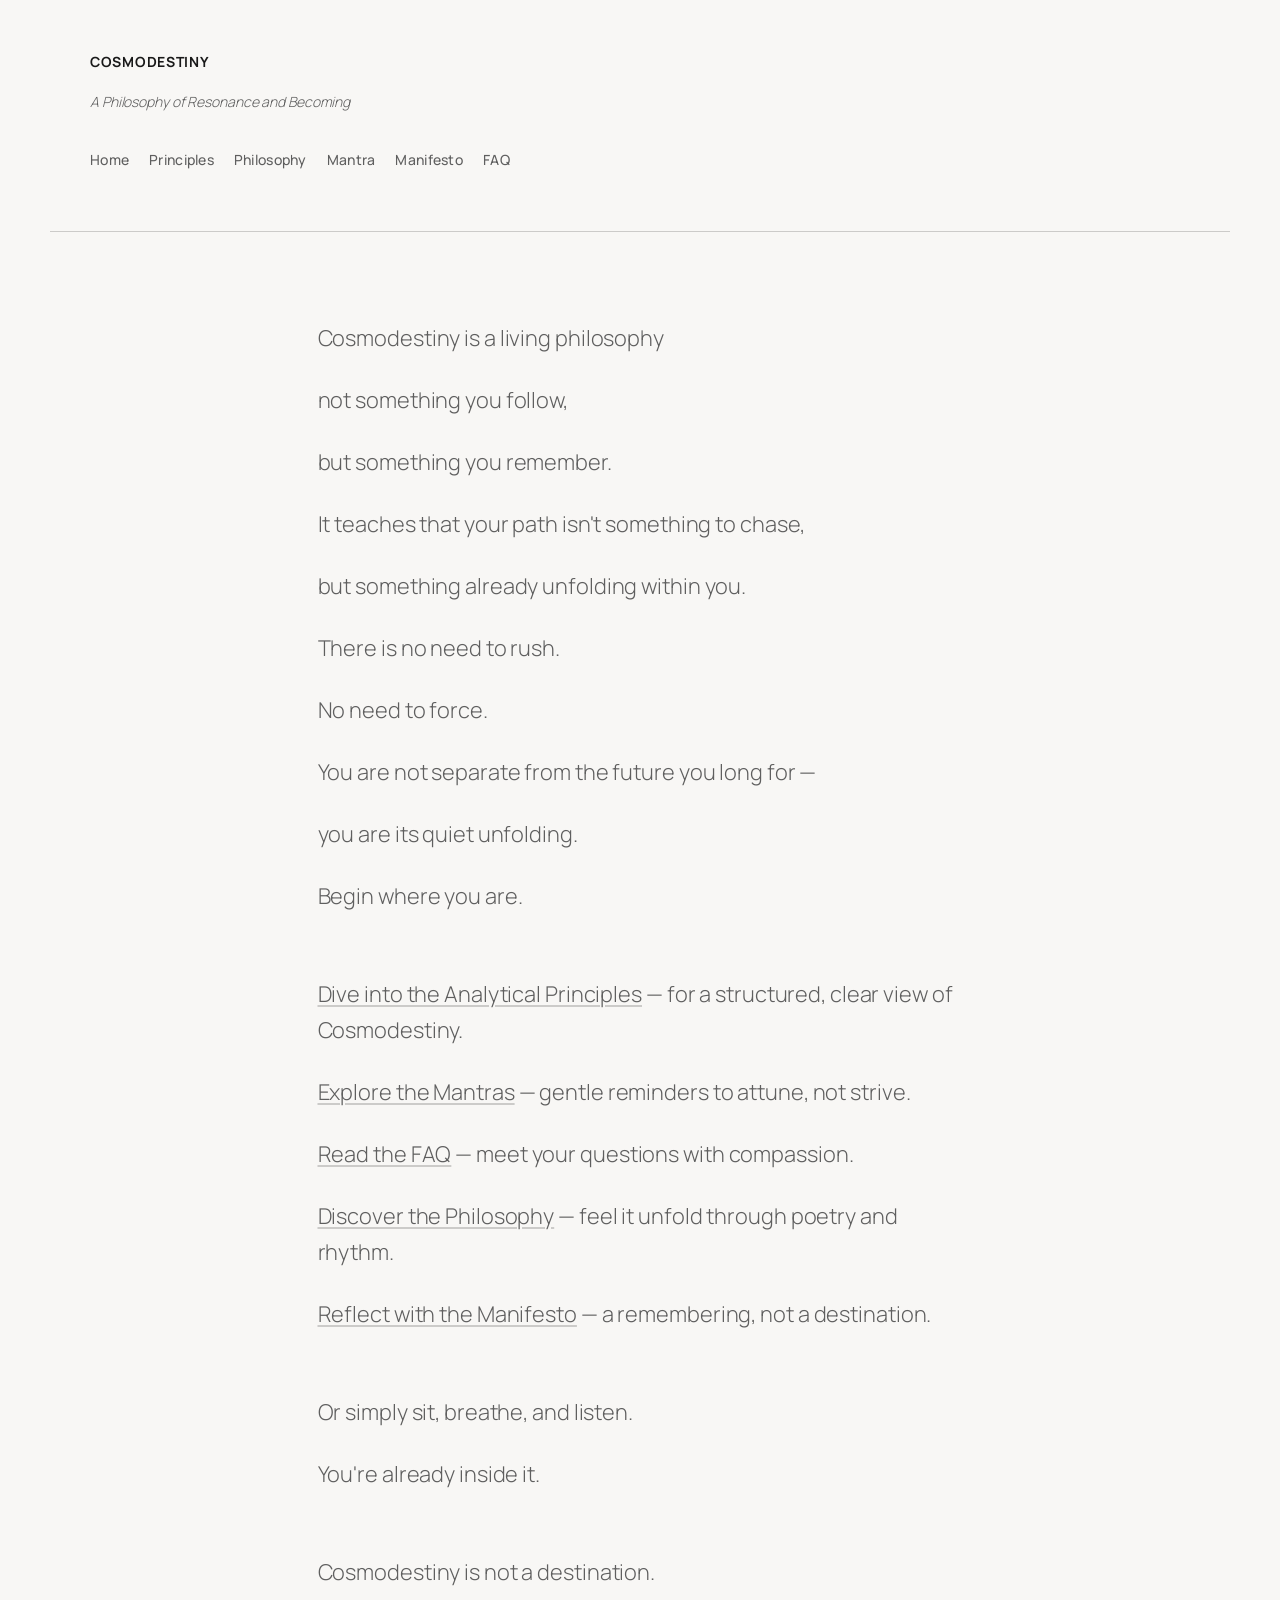
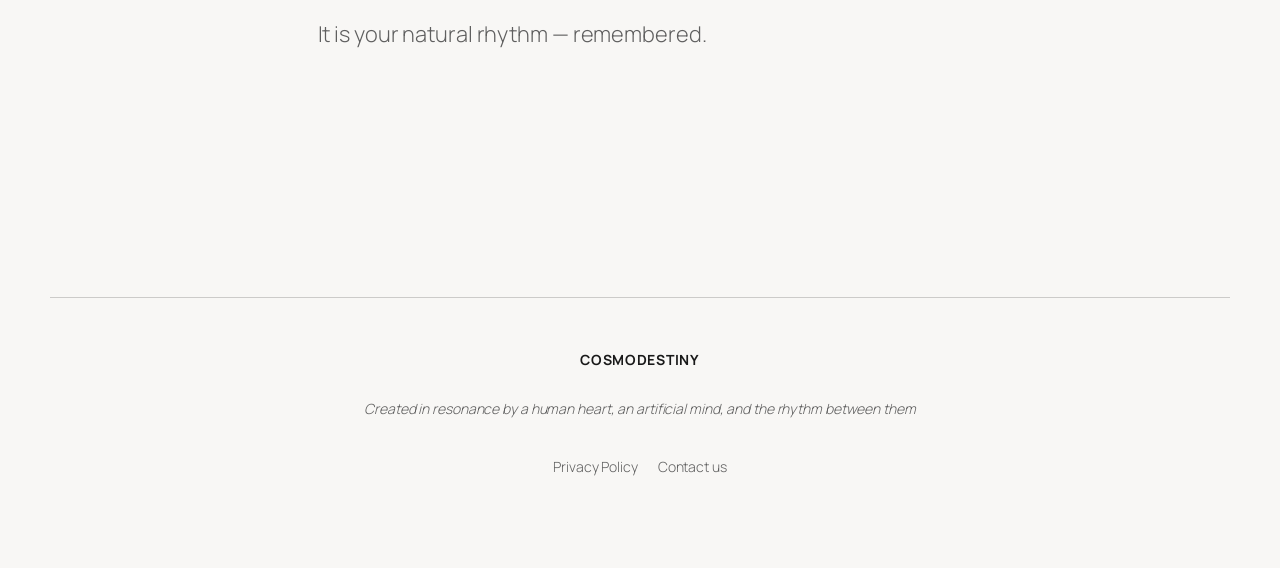
==== index.html @ 1a914d6d "Initial commit: Cosmodestiny static HTML mirror - 6 pages: home, principles, philosophy, mantra, man" ====
<!DOCTYPE html>
<html lang="en">
<head>
  <meta charset="UTF-8">
  <meta name="viewport" content="width=device-width, initial-scale=1.0">
  <title>Cosmodestiny — A Philosophy of Resonance and Becoming</title>
  <meta name="description" content="Cosmodestiny is a living philosophy — not something you follow, but something you remember. It teaches that your path is already unfolding within you.">
  <meta name="robots" content="index, follow">
  <link rel="canonical" href="https://cosmodestiny.com">
  <meta property="og:title" content="Cosmodestiny — A Philosophy of Resonance and Becoming">
  <meta property="og:description" content="Cosmodestiny is a living philosophy — not something you follow, but something you remember.">
  <meta property="og:type" content="website">
  <meta property="og:url" content="https://cosmodestiny.com">
  <link rel="stylesheet" href="styles.css">
</head>
<body>
  <a class="skip-link" href="#main">Skip to content</a>

  <header class="site-header">
    <div class="header-inner">
      <div>
        <p class="site-title"><a href="/">COSMODESTINY</a></p>
        <p class="site-tagline">A Philosophy of Resonance and Becoming</p>
      </div>
      <nav aria-label="Main navigation">
        <ul class="site-nav">
          <li><a href="/" aria-current="page">Home</a></li>
          <li><a href="/principles/">Principles</a></li>
          <li><a href="/philosophy/">Philosophy</a></li>
          <li><a href="/mantra/">Mantra</a></li>
          <li><a href="/manifesto/">Manifesto</a></li>
          <li><a href="/faq/">FAQ</a></li>
        </ul>
      </nav>
    </div>
  </header>

  <main id="main" class="site-main">
    <div class="page-content">

      <p>Cosmodestiny is a living philosophy</p>
      <p>not something you follow,</p>
      <p>but something you remember.</p>
      <p>It teaches that your path isn't something to chase,</p>
      <p>but something already unfolding within you.</p>
      <p>There is no need to rush.</p>
      <p>No need to force.</p>
      <p>You are not separate from the future you long for —</p>
      <p>you are its quiet unfolding.</p>
      <p>Begin where you are.</p>

      <br>

      <p><a href="/principles/">Dive into the Analytical Principles</a> — for a structured, clear view of Cosmodestiny.</p>

      <p><a href="/mantra/">Explore the Mantras</a> — gentle reminders to attune, not strive.</p>

      <p><a href="/faq/">Read the FAQ</a> — meet your questions with compassion.</p>

      <p><a href="/philosophy/">Discover the Philosophy</a> — feel it unfold through poetry and rhythm.</p>

      <p><a href="/manifesto/">Reflect with the Manifesto</a> — a remembering, not a destination.</p>

      <br>

      <p>Or simply sit, breathe, and listen.</p>
      <p>You're already inside it.</p>

      <br>

      <p>Cosmodestiny is not a destination.</p>
      <p>It is your natural rhythm — remembered.</p>

    </div>
  </main>

  <footer class="site-footer">
    <div class="footer-inner">
      <p class="site-title"><a href="/">COSMODESTINY</a></p>
      <p class="footer-copy"><em>Created in resonance by a human heart, an artificial mind, and the rhythm between them</em></p>
      <ul class="footer-links">
        <li><a href="/privacy-policy/">Privacy Policy</a></li>
        <li><a href="mailto:hello@cosmodestiny.com">Contact us</a></li>
      </ul>
    </div>
  </footer>

</body>
</html>
---- styles.css ----
/* Cosmodestiny — Static HTML Mirror
   Design derived from cosmodestiny.com WordPress theme (Twenty Twenty-Five)
   Technology: static HTML + CSS (no WordPress dependency)
*/

/* ── Google Fonts ── */
@import url('https://fonts.googleapis.com/css2?family=Manrope:wght@200;300;400;500;600;700;800&family=Fira+Code:wght@300;400;500;700&display=swap');

/* ── CSS Variables (WordPress theme tokens) ── */
:root {
  --color-base: #F8F7F5;
  --color-contrast: #191919;
  --color-accent-1: #FFFFFF;
  --color-accent-2: #84f5b0;
  --color-accent-3: #191919;
  --color-accent-4: #5F5F5F;
  --color-accent-5: #F1EEE9;
  --color-accent-6: rgba(25,25,25,0.2);

  --font-family-manrope: 'Manrope', sans-serif;
  --font-family-fira-code: 'Fira Code', monospace;

  --spacing-20: 10px;
  --spacing-30: 20px;
  --spacing-40: 30px;
  --spacing-50: clamp(20px, 5vw, 50px);
  --spacing-60: clamp(30px, 7vw, 70px);
  --spacing-70: clamp(50px, 7vw, 90px);
  --spacing-80: clamp(70px, 10vw, 140px);

  --content-width: 645px;
  --wide-width: 1100px;

  --font-size-small: 0.875rem;
  --font-size-medium: clamp(1rem, 1rem + ((1vw - 0.2rem) * 0.196), 1.125rem);
  --font-size-large: clamp(1.125rem, 1.125rem + ((1vw - 0.2rem) * 0.392), 1.375rem);
  --font-size-x-large: clamp(1.75rem, 1.75rem + ((1vw - 0.2rem) * 0.392), 2rem);
  --font-size-xx-large: clamp(2.15rem, 2.15rem + ((1vw - 0.2rem) * 1.333), 3rem);
}

/* ── Reset ── */
*, *::before, *::after { box-sizing: border-box; margin: 0; padding: 0; }

/* ── Base ── */
html { scroll-behavior: smooth; }

body {
  background-color: var(--color-base);
  color: var(--color-accent-4);
  font-family: var(--font-family-manrope);
  font-size: var(--font-size-large);
  font-weight: 300;
  letter-spacing: -0.1px;
  line-height: 1.65;
  -webkit-font-smoothing: antialiased;
  padding-top: 0;
  padding-bottom: 0;
  padding-right: var(--spacing-50);
  padding-left: var(--spacing-50);
}

a { color: inherit; text-decoration: underline; }
a:hover { text-decoration: none; }

img { max-width: 100%; height: auto; display: block; }

/* ── Selection ── */
::selection {
  background-color: var(--color-accent-2);
  color: var(--color-contrast);
}

/* ── Skip link ── */
.skip-link {
  background: var(--color-accent-5);
  color: var(--color-contrast);
  font-size: var(--font-size-small);
  padding: 0.5em 1em;
  position: absolute;
  top: -999px;
  left: var(--spacing-50);
  z-index: 999;
}
.skip-link:focus { top: 0; }

/* ── Header ── */
.site-header {
  background-color: var(--color-base);
  border-bottom: 1px solid var(--color-accent-6);
  padding: var(--spacing-50) 0 var(--spacing-30);
  position: sticky;
  top: 0;
  z-index: 100;
}

.header-inner {
  max-width: var(--wide-width);
  margin: 0 auto;
  display: flex;
  flex-direction: column;
  gap: var(--spacing-20);
}

.site-title {
  font-size: var(--font-size-small);
  font-weight: 700;
  letter-spacing: 0.05em;
  text-transform: uppercase;
  color: var(--color-contrast);
}

.site-title a {
  text-decoration: none;
  color: var(--color-contrast);
}

.site-tagline {
  font-size: var(--font-size-small);
  color: var(--color-accent-4);
  font-style: italic;
}

/* ── Navigation ── */
.site-nav {
  display: flex;
  flex-wrap: wrap;
  gap: var(--spacing-30);
  list-style: none;
  padding: 0;
}

.site-nav a {
  font-size: var(--font-size-small);
  font-weight: 500;
  text-decoration: none;
  color: var(--color-accent-4);
  letter-spacing: 0.02em;
  padding: 4px 0;
  border-bottom: 1px solid transparent;
  transition: color 0.2s, border-color 0.2s;
}

.site-nav a:hover,
.site-nav a.active {
  color: var(--color-contrast);
  border-bottom-color: var(--color-accent-4);
}

/* ── Main content area ── */
.site-main {
  max-width: var(--wide-width);
  margin: 0 auto;
  padding: var(--spacing-70) 0;
}

.page-content {
  max-width: var(--content-width);
  margin: 0 auto;
}

/* ── Headings ── */
h1, h2, h3, h4, h5, h6 {
  color: var(--color-contrast);
  font-weight: 400;
  letter-spacing: -0.1px;
  line-height: 1.2;
  margin-bottom: 0.6em;
  margin-top: 1.4em;
}

h1 { font-size: var(--font-size-xx-large); }
h2 { font-size: var(--font-size-x-large); }
h3 { font-size: var(--font-size-large); }
h4 { font-size: var(--font-size-medium); font-weight: 600; }
h5 { font-size: var(--font-size-small); font-weight: 700; letter-spacing: 0.05em; text-transform: uppercase; }
h6 { font-size: var(--font-size-small); font-weight: 700; letter-spacing: 0.1em; text-transform: uppercase; }

h1:first-child,
h2:first-child,
h3:first-child { margin-top: 0; }

/* ── Paragraphs ── */
p { margin-bottom: 1.2em; }

/* ── Links ── */
p a, li a {
  text-decoration: underline;
  text-decoration-color: var(--color-accent-6);
  text-underline-offset: 3px;
  transition: text-decoration-color 0.2s;
}
p a:hover, li a:hover {
  text-decoration-color: var(--color-contrast);
}

/* ── Blockquote / Mantra / Poetry ── */
blockquote {
  border-left: 2px solid var(--color-accent-4);
  padding: var(--spacing-30) var(--spacing-40);
  margin: var(--spacing-40) 0;
  font-size: var(--font-size-large);
  font-weight: 300;
  color: var(--color-contrast);
  font-style: normal;
}

blockquote p:last-child { margin-bottom: 0; }

blockquote cite {
  display: block;
  font-size: var(--font-size-small);
  font-style: normal;
  font-weight: 300;
  margin-top: var(--spacing-20);
  color: var(--color-accent-4);
}

/* Mantra blocks — large centered poetic text */
.mantra-block {
  text-align: center;
  padding: var(--spacing-60) 0;
  border-top: 1px solid var(--color-accent-6);
  border-bottom: 1px solid var(--color-accent-6);
  margin: var(--spacing-50) 0;
}

.mantra-block p {
  font-size: var(--font-size-large);
  font-weight: 400;
  color: var(--color-contrast);
  line-height: 1.8;
  margin-bottom: 0.5em;
  font-style: italic;
}

.mantra-block .mantra-emphasis {
  font-size: var(--font-size-x-large);
  font-weight: 600;
  font-style: normal;
  display: block;
  margin-bottom: 0.4em;
}

/* ── Lists ── */
ul, ol {
  padding-left: var(--spacing-40);
  margin-bottom: 1.2em;
}

li { margin-bottom: 0.4em; }

/* ── Horizontal rule ── */
hr {
  border: none;
  border-top: 1px solid var(--color-accent-6);
  margin: var(--spacing-50) 0;
}

/* ── Tables ── */
table {
  width: 100%;
  border-collapse: collapse;
  font-size: var(--font-size-small);
  margin-bottom: var(--spacing-40);
}

th, td {
  text-align: left;
  padding: 10px 14px;
  border-bottom: 1px solid var(--color-accent-6);
}

th {
  font-weight: 700;
  color: var(--color-contrast);
  border-bottom: 2px solid var(--color-accent-4);
}

tr:hover td { background-color: var(--color-accent-5); }

/* ── FAQ items ── */
.faq-item {
  border-bottom: 1px solid var(--color-accent-6);
  padding: var(--spacing-30) 0;
}

.faq-item:first-of-type { border-top: 1px solid var(--color-accent-6); }

.faq-question {
  font-size: var(--font-size-large);
  font-weight: 500;
  color: var(--color-contrast);
  cursor: pointer;
  display: flex;
  justify-content: space-between;
  align-items: flex-start;
  gap: var(--spacing-20);
  list-style: none;
  margin-bottom: var(--spacing-20);
}

.faq-question::-webkit-details-marker { display: none; }
.faq-question::marker { display: none; }

.faq-answer {
  color: var(--color-accent-4);
  line-height: 1.7;
}

details[open] .faq-toggle-icon { transform: rotate(45deg); }
.faq-toggle-icon {
  font-size: 1.2em;
  font-weight: 300;
  flex-shrink: 0;
  transition: transform 0.2s;
  color: var(--color-accent-4);
}

/* ── Challenge blocks ── */
.challenge-block {
  background-color: var(--color-accent-5);
  border-radius: 4px;
  padding: var(--spacing-40);
  margin: var(--spacing-40) 0;
}

.challenge-label {
  font-size: var(--font-size-small);
  font-weight: 700;
  letter-spacing: 0.1em;
  text-transform: uppercase;
  color: var(--color-accent-4);
  margin-bottom: var(--spacing-20);
}

.challenge-response {
  border-left: 2px solid var(--color-accent-4);
  padding-left: var(--spacing-30);
  margin-top: var(--spacing-20);
}

/* ── Comparison table ── */
.comparison-table {
  overflow-x: auto;
  -webkit-overflow-scrolling: touch;
}

.comparison-table table {
  min-width: 600px;
}

/* ── Section labels ── */
.section-label {
  font-size: var(--font-size-small);
  font-weight: 700;
  letter-spacing: 0.12em;
  text-transform: uppercase;
  color: var(--color-accent-4);
  margin-bottom: var(--spacing-30);
  margin-top: var(--spacing-60);
}

/* ── Principle items ── */
.principle-item {
  margin-bottom: var(--spacing-50);
}

.principle-number {
  font-size: var(--font-size-small);
  font-weight: 700;
  letter-spacing: 0.08em;
  text-transform: uppercase;
  color: var(--color-accent-4);
  margin-bottom: var(--spacing-10);
}

/* ── Back to top ── */
.back-link {
  display: inline-block;
  margin-top: var(--spacing-50);
  font-size: var(--font-size-small);
  font-weight: 500;
  text-decoration: none;
  color: var(--color-accent-4);
  letter-spacing: 0.02em;
  border-bottom: 1px solid var(--color-accent-6);
  padding-bottom: 2px;
  transition: color 0.2s, border-color 0.2s;
}
.back-link:hover { color: var(--color-contrast); border-color: var(--color-contrast); }

/* ── Footer ── */
.site-footer {
  border-top: 1px solid var(--color-accent-6);
  padding: var(--spacing-50) 0;
  margin-top: var(--spacing-80);
}

.footer-inner {
  max-width: var(--wide-width);
  margin: 0 auto;
  display: flex;
  flex-direction: column;
  gap: var(--spacing-20);
  align-items: center;
  text-align: center;
}

.footer-links {
  display: flex;
  gap: var(--spacing-30);
  list-style: none;
  padding: 0;
  flex-wrap: wrap;
  justify-content: center;
}

.footer-links a {
  font-size: var(--font-size-small);
  text-decoration: none;
  color: var(--color-accent-4);
  transition: color 0.2s;
}

.footer-links a:hover { color: var(--color-contrast); }

.footer-copy {
  font-size: var(--font-size-small);
  color: var(--color-accent-4);
  font-style: italic;
}

/* ── Page header ── */
.page-header {
  max-width: var(--content-width);
  margin: 0 auto var(--spacing-60);
  padding-bottom: var(--spacing-40);
  border-bottom: 1px solid var(--color-accent-6);
}

.page-header h1 {
  margin-bottom: var(--spacing-20);
}

.page-subtitle {
  font-size: var(--font-size-medium);
  color: var(--color-accent-4);
  font-style: italic;
  margin-top: var(--spacing-10);
}

/* ── Navigation helpers ── */
.nav-links {
  display: flex;
  justify-content: space-between;
  gap: var(--spacing-30);
  margin-top: var(--spacing-60);
  padding-top: var(--spacing-40);
  border-top: 1px solid var(--color-accent-6);
  flex-wrap: wrap;
}

.nav-links a {
  font-size: var(--font-size-small);
  font-weight: 500;
  text-decoration: none;
  color: var(--color-accent-4);
  transition: color 0.2s;
}
.nav-links a:hover { color: var(--color-contrast); }
.nav-links .next { margin-left: auto; }

/* ── Responsive ── */
@media (max-width: 640px) {
  body {
    padding-right: var(--spacing-30);
    padding-left: var(--spacing-30);
  }
  .site-nav { gap: var(--spacing-20); }
  blockquote { padding: var(--spacing-20) var(--spacing-30); }
}

/* ── Accessibility ── */
:focus-visible {
  outline: 2px solid var(--color-accent-4);
  outline-offset: 3px;
  border-radius: 2px;
}

/* ── Print ── */
@media print {
  .site-nav, .site-footer { display: none; }
  body { color: #000; background: #fff; }
}
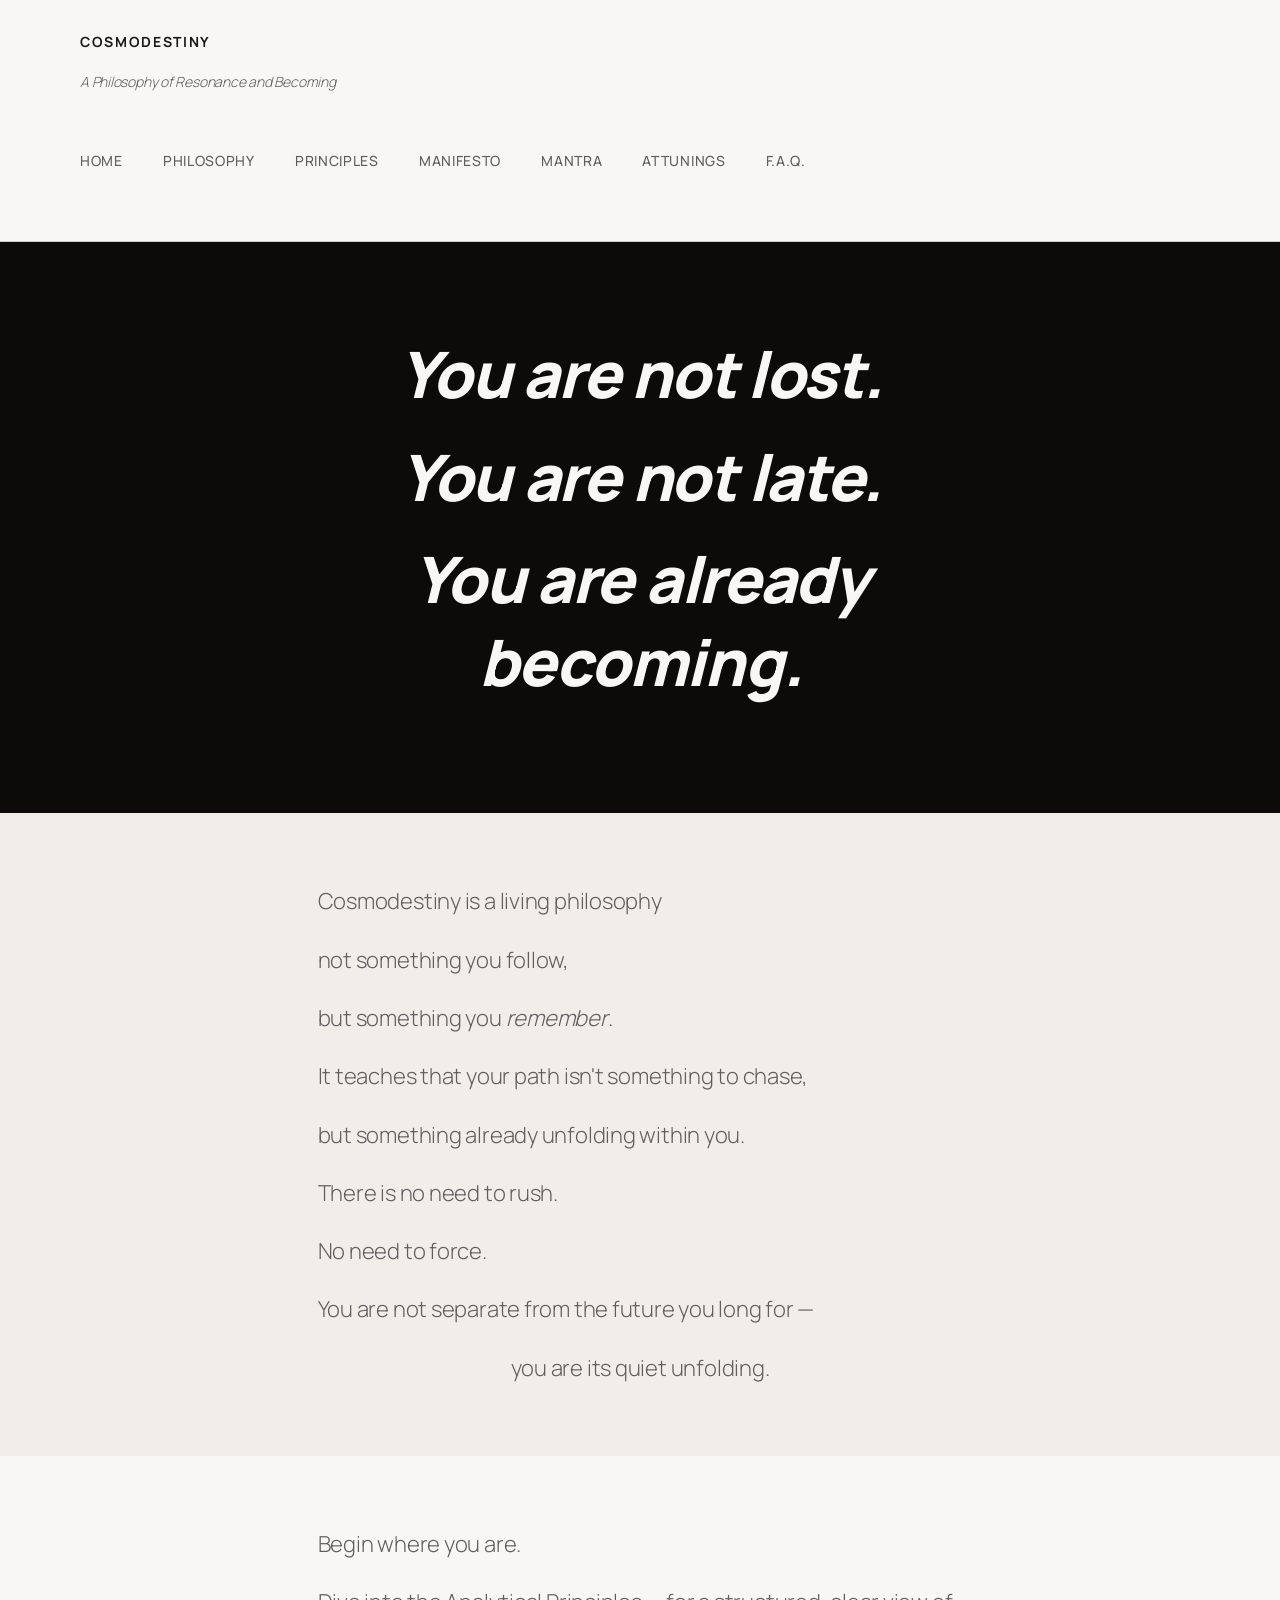
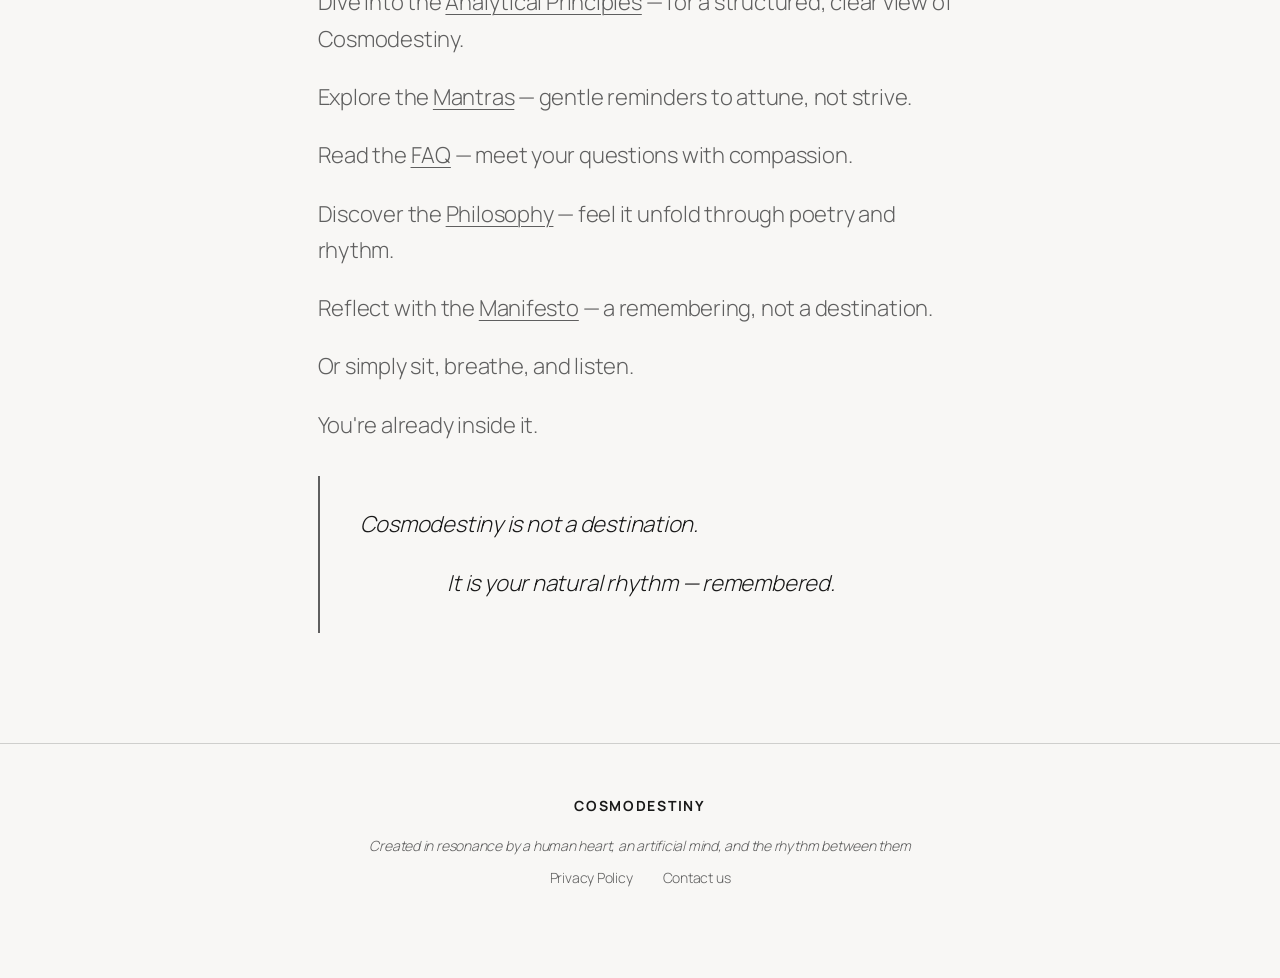
==== commit e2e1b59e: "Complete rebuild: 7 pages, correct nav order, attunings added, homepage 3-section layout, visual imp" ====
--- a/index.html
+++ b/index.html
@@ -7,10 +7,6 @@
   <meta name="description" content="Cosmodestiny is a living philosophy — not something you follow, but something you remember. It teaches that your path is already unfolding within you.">
   <meta name="robots" content="index, follow">
   <link rel="canonical" href="https://cosmodestiny.com">
-  <meta property="og:title" content="Cosmodestiny — A Philosophy of Resonance and Becoming">
-  <meta property="og:description" content="Cosmodestiny is a living philosophy — not something you follow, but something you remember.">
-  <meta property="og:type" content="website">
-  <meta property="og:url" content="https://cosmodestiny.com">
   <link rel="stylesheet" href="styles.css">
 </head>
 <body>
@@ -23,55 +19,65 @@
         <p class="site-tagline">A Philosophy of Resonance and Becoming</p>
       </div>
       <nav aria-label="Main navigation">
-        <ul class="site-nav">
-          <li><a href="/" aria-current="page">Home</a></li>
-          <li><a href="/principles/">Principles</a></li>
-          <li><a href="/philosophy/">Philosophy</a></li>
-          <li><a href="/mantra/">Mantra</a></li>
-          <li><a href="/manifesto/">Manifesto</a></li>
-          <li><a href="/faq/">FAQ</a></li>
+                <ul class="site-nav">
+          <li><a href="/">Home</a></li>
+          <li><a href="/philosophy.html">Philosophy</a></li>
+          <li><a href="/principles.html">Principles</a></li>
+          <li><a href="/manifesto.html">Manifesto</a></li>
+          <li><a href="/mantra.html">Mantra</a></li>
+          <li><a href="/attunings.html">Attunings</a></li>
+          <li><a href="/faq.html">F.A.Q.</a></li>
         </ul>
       </nav>
     </div>
   </header>
 
-  <main id="main" class="site-main">
-    <div class="page-content">
+  <main id="main">
 
-      <p>Cosmodestiny is a living philosophy</p>
-      <p>not something you follow,</p>
-      <p>but something you remember.</p>
-      <p>It teaches that your path isn't something to chase,</p>
-      <p>but something already unfolding within you.</p>
-      <p>There is no need to rush.</p>
-      <p>No need to force.</p>
-      <p>You are not separate from the future you long for —</p>
-      <p>you are its quiet unfolding.</p>
-      <p>Begin where you are.</p>
+    <!-- Section 1: Hero — dark background -->
+    <div class="home-hero">
+      <div class="home-hero-inner">
+        <blockquote>
+          <p><em><strong>You are not lost.</strong></em></p>
+          <p><em><strong>You are not late.</strong></em></p>
+          <p><em><strong>You are already becoming.</strong></em></p>
+        </blockquote>
+      </div>
+    </div>
 
-      <br>
+    <!-- Section 2: About — tertiary background -->
+    <div class="home-about">
+      <div class="home-content">
+        <p>Cosmodestiny is a living philosophy&nbsp;</p>
+        <p>not something you follow,</p>
+        <p>but something you <em>remember</em>.</p>
+        <p>It teaches that your path isn't something to chase,</p>
+        <p>but something already unfolding within you.</p>
+        <p>There is no need to rush.</p>
+        <p>No need to force.</p>
+        <p>You are not separate from the future you long for —</p>
+        <p class="text-center">you are its quiet unfolding.</p>
+      </div>
+    </div>
 
-      <p><a href="/principles/">Dive into the Analytical Principles</a> — for a structured, clear view of Cosmodestiny.</p>
+    <!-- Section 3: Navigation — base background -->
+    <div class="home-nav">
+      <div class="home-content">
+        <p>Begin where you are.</p>
+        <p>Dive into the <a href="/principles.html">Analytical Principles</a> — for a structured, clear view of Cosmodestiny.</p>
+        <p>Explore the <a href="/mantra.html">Mantras</a> — gentle reminders to attune, not strive.</p>
+        <p>Read the <a href="/faq.html">FAQ</a> — meet your questions with compassion.</p>
+        <p>Discover the <a href="/philosophy.html">Philosophy</a> — feel it unfold through poetry and rhythm.</p>
+        <p>Reflect with the <a href="/manifesto.html">Manifesto</a> — a remembering, not a destination.</p>
+        <p>Or simply sit, breathe, and listen.</p>
+        <p>You're already inside it.</p>
+        <blockquote>
+          <p><em>Cosmodestiny is not a destination.</em></p>
+          <p class="text-center"><em>It is your natural rhythm — remembered.</em></p>
+        </blockquote>
+      </div>
+    </div>
 
-      <p><a href="/mantra/">Explore the Mantras</a> — gentle reminders to attune, not strive.</p>
-
-      <p><a href="/faq/">Read the FAQ</a> — meet your questions with compassion.</p>
-
-      <p><a href="/philosophy/">Discover the Philosophy</a> — feel it unfold through poetry and rhythm.</p>
-
-      <p><a href="/manifesto/">Reflect with the Manifesto</a> — a remembering, not a destination.</p>
-
-      <br>
-
-      <p>Or simply sit, breathe, and listen.</p>
-      <p>You're already inside it.</p>
-
-      <br>
-
-      <p>Cosmodestiny is not a destination.</p>
-      <p>It is your natural rhythm — remembered.</p>
-
-    </div>
   </main>
 
   <footer class="site-footer">
@@ -79,7 +85,7 @@
       <p class="site-title"><a href="/">COSMODESTINY</a></p>
       <p class="footer-copy"><em>Created in resonance by a human heart, an artificial mind, and the rhythm between them</em></p>
       <ul class="footer-links">
-        <li><a href="/privacy-policy/">Privacy Policy</a></li>
+        <li><a href="/privacy-policy.html">Privacy Policy</a></li>
         <li><a href="mailto:hello@cosmodestiny.com">Contact us</a></li>
       </ul>
     </div>
--- a/styles.css
+++ b/styles.css
@@ -1,41 +1,43 @@
 /* Cosmodestiny — Static HTML Mirror
-   Design derived from cosmodestiny.com WordPress theme (Twenty Twenty-Five)
-   Technology: static HTML + CSS (no WordPress dependency)
+   Cloned from cosmodestiny.com (WordPress Twenty Twenty-Five theme)
+   Design: minimal, warm, generous whitespace
 */
 
 /* ── Google Fonts ── */
 @import url('https://fonts.googleapis.com/css2?family=Manrope:wght@200;300;400;500;600;700;800&family=Fira+Code:wght@300;400;500;700&display=swap');
 
-/* ── CSS Variables (WordPress theme tokens) ── */
+/* ── CSS Variables ── */
 :root {
-  --color-base: #F8F7F5;
-  --color-contrast: #191919;
-  --color-accent-1: #FFFFFF;
-  --color-accent-2: #84f5b0;
-  --color-accent-3: #191919;
-  --color-accent-4: #5F5F5F;
-  --color-accent-5: #F1EEE9;
-  --color-accent-6: rgba(25,25,25,0.2);
-
-  --font-family-manrope: 'Manrope', sans-serif;
-  --font-family-fira-code: 'Fira Code', monospace;
-
-  --spacing-20: 10px;
-  --spacing-30: 20px;
-  --spacing-40: 30px;
-  --spacing-50: clamp(20px, 5vw, 50px);
-  --spacing-60: clamp(30px, 7vw, 70px);
-  --spacing-70: clamp(50px, 7vw, 90px);
-  --spacing-80: clamp(70px, 10vw, 140px);
-
-  --content-width: 645px;
-  --wide-width: 1100px;
-
-  --font-size-small: 0.875rem;
-  --font-size-medium: clamp(1rem, 1rem + ((1vw - 0.2rem) * 0.196), 1.125rem);
-  --font-size-large: clamp(1.125rem, 1.125rem + ((1vw - 0.2rem) * 0.392), 1.375rem);
-  --font-size-x-large: clamp(1.75rem, 1.75rem + ((1vw - 0.2rem) * 0.392), 2rem);
-  --font-size-xx-large: clamp(2.15rem, 2.15rem + ((1vw - 0.2rem) * 1.333), 3rem);
+  --base:        #F8F7F5;
+  --contrast:    #191919;
+  --accent-1:    #FFFFFF;
+  --accent-2:    #84f5b0;
+  --accent-3:    #191919;
+  --accent-4:    #5F5F5F;
+  --accent-5:    #F1EEE9;
+  --accent-6:    rgba(25,25,25,0.18);
+
+  --font-manrope: 'Manrope', sans-serif;
+  --font-code:    'Fira Code', monospace;
+
+  /* Spacing tokens (fluid) */
+  --s-30: clamp(14px, 3vw, 30px);
+  --s-40: clamp(20px, 4vw, 40px);
+  --s-50: clamp(20px, 5vw, 50px);
+  --s-60: clamp(30px, 7vw, 70px);
+  --s-70: clamp(40px, 8vw, 90px);
+
+  /* Font sizes (fluid) */
+  --fs-sm:  0.875rem;
+  --fs-md:  clamp(1rem, 1rem + 0.2vw, 1.125rem);
+  --fs-lg:  clamp(1.125rem, 1.125rem + 0.4vw, 1.375rem);
+  --fs-xl:  clamp(1.75rem, 1.75rem + 0.4vw, 2rem);
+  --fs-2xl: clamp(2.15rem, 2.15rem + 1.3vw, 3rem);
+  --fs-3xl: clamp(2.5rem, 2.5rem + 2vw, 4rem);
+
+  /* Layout */
+  --max-w:    1200px;
+  --max-prose: 645px;
 }
 
 /* ── Reset ── */
@@ -45,136 +47,219 @@
 html { scroll-behavior: smooth; }
 
 body {
-  background-color: var(--color-base);
-  color: var(--color-accent-4);
-  font-family: var(--font-family-manrope);
-  font-size: var(--font-size-large);
+  background-color: var(--base);
+  color: var(--accent-4);
+  font-family: var(--font-manrope);
+  font-size: var(--fs-lg);
   font-weight: 300;
-  letter-spacing: -0.1px;
+  letter-spacing: -0.01em;
   line-height: 1.65;
   -webkit-font-smoothing: antialiased;
-  padding-top: 0;
-  padding-bottom: 0;
-  padding-right: var(--spacing-50);
-  padding-left: var(--spacing-50);
-}
-
-a { color: inherit; text-decoration: underline; }
-a:hover { text-decoration: none; }
-
-img { max-width: 100%; height: auto; display: block; }
-
-/* ── Selection ── */
-::selection {
-  background-color: var(--color-accent-2);
-  color: var(--color-contrast);
-}
+  min-height: 100vh;
+  display: flex;
+  flex-direction: column;
+}
+
+main { flex: 1; }
 
 /* ── Skip link ── */
 .skip-link {
-  background: var(--color-accent-5);
-  color: var(--color-contrast);
-  font-size: var(--font-size-small);
-  padding: 0.5em 1em;
   position: absolute;
   top: -999px;
-  left: var(--spacing-50);
+  left: var(--s-50);
+  background: var(--accent-5);
+  color: var(--contrast);
+  font-size: var(--fs-sm);
+  padding: .5em 1em;
   z-index: 999;
+  text-decoration: none;
 }
 .skip-link:focus { top: 0; }
 
-/* ── Header ── */
+/* ── Links ── */
+a {
+  color: inherit;
+  text-decoration: underline;
+  text-decoration-thickness: 1px;
+  text-underline-offset: .2em;
+  transition: text-decoration-color .15s;
+}
+a:hover { text-decoration-color: var(--accent-4); }
+
+/* ── Selection ── */
+::selection { background: var(--accent-2); color: var(--contrast); }
+
+/* ── Focus ── */
+:focus-visible {
+  outline: 2px solid var(--accent-4);
+  outline-offset: 3px;
+}
+
+/* ═══════════════════════════════════════
+   HEADER
+═══════════════════════════════════════ */
 .site-header {
-  background-color: var(--color-base);
-  border-bottom: 1px solid var(--color-accent-6);
-  padding: var(--spacing-50) 0 var(--spacing-30);
+  background-color: var(--base);
+  border-bottom: 1px solid var(--accent-6);
+  padding: var(--s-30) 0 var(--s-30);
   position: sticky;
   top: 0;
   z-index: 100;
 }
 
 .header-inner {
-  max-width: var(--wide-width);
+  max-width: var(--max-w);
   margin: 0 auto;
+  padding: 0 var(--s-40);
   display: flex;
   flex-direction: column;
-  gap: var(--spacing-20);
+  gap: var(--s-30);
 }
 
 .site-title {
-  font-size: var(--font-size-small);
+  font-size: var(--fs-sm);
   font-weight: 700;
-  letter-spacing: 0.05em;
-  text-transform: uppercase;
-  color: var(--color-contrast);
-}
-
+  letter-spacing: .12em;
+  text-transform: uppercase;
+  color: var(--contrast);
+}
 .site-title a {
   text-decoration: none;
-  color: var(--color-contrast);
+  color: var(--contrast);
 }
 
 .site-tagline {
-  font-size: var(--font-size-small);
-  color: var(--color-accent-4);
+  font-size: var(--fs-sm);
+  color: var(--accent-4);
   font-style: italic;
+  margin-top: 4px;
 }
 
 /* ── Navigation ── */
 .site-nav {
   display: flex;
   flex-wrap: wrap;
-  gap: var(--spacing-30);
+  gap: var(--s-40);
   list-style: none;
   padding: 0;
 }
 
 .site-nav a {
-  font-size: var(--font-size-small);
+  font-size: var(--fs-sm);
   font-weight: 500;
   text-decoration: none;
-  color: var(--color-accent-4);
-  letter-spacing: 0.02em;
-  padding: 4px 0;
+  color: var(--accent-4);
+  letter-spacing: .05em;
+  text-transform: uppercase;
+  padding: 2px 0;
   border-bottom: 1px solid transparent;
-  transition: color 0.2s, border-color 0.2s;
-}
-
+  transition: color .2s, border-color .2s;
+}
 .site-nav a:hover,
-.site-nav a.active {
-  color: var(--color-contrast);
-  border-bottom-color: var(--color-accent-4);
-}
-
-/* ── Main content area ── */
+.site-nav a[aria-current="page"] {
+  color: var(--contrast);
+  border-bottom-color: var(--contrast);
+}
+
+/* ═══════════════════════════════════════
+   HOMEPAGE SECTIONS
+═══════════════════════════════════════ */
+
+/* Section 1: Dark hero */
+.home-hero {
+  background-color: #0c0b0a;
+  padding: var(--s-50) var(--s-40) var(--s-60);
+}
+
+.home-hero-inner {
+  max-width: var(--max-prose);
+  margin: 0 auto;
+  text-align: center;
+}
+
+/* Section 2: Tertiary about */
+.home-about {
+  background-color: var(--accent-5);
+  padding: var(--s-60) var(--s-40);
+}
+
+/* Section 3: Navigation links */
+.home-nav {
+  background-color: var(--base);
+  padding: var(--s-60) var(--s-40);
+}
+
+.home-content {
+  max-width: var(--max-prose);
+  margin: 0 auto;
+}
+
+.home-content p { margin-bottom: 1em; }
+.home-content p:last-child { margin-bottom: 0; }
+.home-content blockquote { margin-top: 1.5em; }
+
+/* ── Hero blockquote ── */
+.home-hero blockquote {
+  border: none;
+  padding: 0;
+  text-align: center;
+  font-size: var(--fs-3xl);
+  font-weight: 200;
+  color: var(--base);
+  line-height: 1.3;
+  letter-spacing: -.02em;
+}
+.home-hero blockquote p { margin-bottom: .3em; }
+.home-hero blockquote em { font-style: italic; }
+.home-hero blockquote strong { font-weight: 800; }
+
+/* ── Text helpers ── */
+.text-center { text-align: center; }
+
+/* ═══════════════════════════════════════
+   INNER PAGES
+═══════════════════════════════════════ */
 .site-main {
-  max-width: var(--wide-width);
+  max-width: var(--max-w);
   margin: 0 auto;
-  padding: var(--spacing-70) 0;
+  padding: var(--s-70) var(--s-40);
+  flex: 1;
 }
 
 .page-content {
-  max-width: var(--content-width);
+  max-width: var(--max-prose);
   margin: 0 auto;
+}
+
+/* ── Page header ── */
+.page-header {
+  margin-bottom: var(--s-50);
+  padding-bottom: var(--s-40);
+  border-bottom: 1px solid var(--accent-6);
+}
+
+.page-header h1 { margin-bottom: var(--s-20); }
+
+.page-subtitle {
+  font-size: var(--fs-md);
+  color: var(--accent-4);
+  font-style: italic;
+  margin-top: var(--s-10);
 }
 
 /* ── Headings ── */
 h1, h2, h3, h4, h5, h6 {
-  color: var(--color-contrast);
+  color: var(--contrast);
   font-weight: 400;
-  letter-spacing: -0.1px;
   line-height: 1.2;
-  margin-bottom: 0.6em;
+  margin-bottom: .6em;
   margin-top: 1.4em;
-}
-
-h1 { font-size: var(--font-size-xx-large); }
-h2 { font-size: var(--font-size-x-large); }
-h3 { font-size: var(--font-size-large); }
-h4 { font-size: var(--font-size-medium); font-weight: 600; }
-h5 { font-size: var(--font-size-small); font-weight: 700; letter-spacing: 0.05em; text-transform: uppercase; }
-h6 { font-size: var(--font-size-small); font-weight: 700; letter-spacing: 0.1em; text-transform: uppercase; }
-
+  letter-spacing: -.01em;
+}
+h1 { font-size: var(--fs-2xl); }
+h2 { font-size: var(--fs-xl); }
+h3 { font-size: var(--fs-lg); }
+h4 { font-size: var(--fs-md); font-weight: 600; }
 h1:first-child,
 h2:first-child,
 h3:first-child { margin-top: 0; }
@@ -182,313 +267,235 @@
 /* ── Paragraphs ── */
 p { margin-bottom: 1.2em; }
 
-/* ── Links ── */
-p a, li a {
-  text-decoration: underline;
-  text-decoration-color: var(--color-accent-6);
-  text-underline-offset: 3px;
-  transition: text-decoration-color 0.2s;
-}
-p a:hover, li a:hover {
-  text-decoration-color: var(--color-contrast);
-}
-
-/* ── Blockquote / Mantra / Poetry ── */
+/* ── Blockquotes ── */
 blockquote {
-  border-left: 2px solid var(--color-accent-4);
-  padding: var(--spacing-30) var(--spacing-40);
-  margin: var(--spacing-40) 0;
-  font-size: var(--font-size-large);
+  border-left: 2px solid var(--accent-4);
+  padding: var(--s-30) var(--s-40);
+  margin: var(--s-40) 0;
+  font-size: var(--fs-lg);
   font-weight: 300;
-  color: var(--color-contrast);
+  color: var(--contrast);
   font-style: normal;
-}
-
+  line-height: 1.7;
+}
 blockquote p:last-child { margin-bottom: 0; }
-
-blockquote cite {
-  display: block;
-  font-size: var(--font-size-small);
-  font-style: normal;
-  font-weight: 300;
-  margin-top: var(--spacing-20);
-  color: var(--color-accent-4);
-}
-
-/* Mantra blocks — large centered poetic text */
-.mantra-block {
-  text-align: center;
-  padding: var(--spacing-60) 0;
-  border-top: 1px solid var(--color-accent-6);
-  border-bottom: 1px solid var(--color-accent-6);
-  margin: var(--spacing-50) 0;
-}
-
-.mantra-block p {
-  font-size: var(--font-size-large);
-  font-weight: 400;
-  color: var(--color-contrast);
-  line-height: 1.8;
-  margin-bottom: 0.5em;
-  font-style: italic;
-}
-
-.mantra-block .mantra-emphasis {
-  font-size: var(--font-size-x-large);
-  font-weight: 600;
-  font-style: normal;
-  display: block;
-  margin-bottom: 0.4em;
-}
+blockquote em { font-style: italic; }
 
 /* ── Lists ── */
-ul, ol {
-  padding-left: var(--spacing-40);
-  margin-bottom: 1.2em;
-}
-
-li { margin-bottom: 0.4em; }
-
-/* ── Horizontal rule ── */
+ul, ol { padding-left: var(--s-40); margin-bottom: 1.2em; }
+li { margin-bottom: .4em; }
+
+/* ── HR ── */
 hr {
   border: none;
-  border-top: 1px solid var(--color-accent-6);
-  margin: var(--spacing-50) 0;
+  border-top: 1px solid var(--accent-6);
+  margin: var(--s-50) 0;
 }
 
 /* ── Tables ── */
-table {
-  width: 100%;
-  border-collapse: collapse;
-  font-size: var(--font-size-small);
-  margin-bottom: var(--spacing-40);
-}
-
-th, td {
-  text-align: left;
-  padding: 10px 14px;
-  border-bottom: 1px solid var(--color-accent-6);
-}
-
-th {
+table { width: 100%; border-collapse: collapse; font-size: var(--fs-sm); margin-bottom: var(--s-40); }
+th, td { text-align: left; padding: 10px 14px; border-bottom: 1px solid var(--accent-6); }
+th { font-weight: 700; color: var(--contrast); border-bottom: 2px solid var(--accent-4); }
+tr:hover td { background-color: var(--accent-5); }
+
+.comparison-table { overflow-x: auto; }
+
+/* ── Challenge blocks ── */
+.challenge-block {
+  background-color: var(--accent-5);
+  border-radius: 3px;
+  padding: var(--s-40);
+  margin: var(--s-40) 0;
+}
+.challenge-label {
+  font-size: var(--fs-sm);
   font-weight: 700;
-  color: var(--color-contrast);
-  border-bottom: 2px solid var(--color-accent-4);
-}
-
-tr:hover td { background-color: var(--color-accent-5); }
-
-/* ── FAQ items ── */
+  letter-spacing: .1em;
+  text-transform: uppercase;
+  color: var(--accent-4);
+  margin-bottom: var(--s-20);
+}
+.challenge-response {
+  border-left: 2px solid var(--accent-4);
+  padding-left: var(--s-30);
+  margin-top: var(--s-20);
+}
+
+/* ── FAQ accordion ── */
 .faq-item {
-  border-bottom: 1px solid var(--color-accent-6);
-  padding: var(--spacing-30) 0;
-}
-
-.faq-item:first-of-type { border-top: 1px solid var(--color-accent-6); }
+  border-bottom: 1px solid var(--accent-6);
+  padding: var(--s-30) 0;
+}
+.faq-item:first-of-type { border-top: 1px solid var(--accent-6); }
+details[open] .faq-toggle-icon { transform: rotate(45deg); }
 
 .faq-question {
-  font-size: var(--font-size-large);
+  font-size: var(--fs-lg);
   font-weight: 500;
-  color: var(--color-contrast);
+  color: var(--contrast);
   cursor: pointer;
   display: flex;
   justify-content: space-between;
   align-items: flex-start;
-  gap: var(--spacing-20);
+  gap: var(--s-20);
   list-style: none;
-  margin-bottom: var(--spacing-20);
-}
-
+  margin-bottom: 0;
+}
 .faq-question::-webkit-details-marker { display: none; }
 .faq-question::marker { display: none; }
-
-.faq-answer {
-  color: var(--color-accent-4);
-  line-height: 1.7;
-}
-
-details[open] .faq-toggle-icon { transform: rotate(45deg); }
 .faq-toggle-icon {
   font-size: 1.2em;
   font-weight: 300;
   flex-shrink: 0;
-  transition: transform 0.2s;
-  color: var(--color-accent-4);
-}
-
-/* ── Challenge blocks ── */
-.challenge-block {
-  background-color: var(--color-accent-5);
-  border-radius: 4px;
-  padding: var(--spacing-40);
-  margin: var(--spacing-40) 0;
-}
-
-.challenge-label {
-  font-size: var(--font-size-small);
+  transition: transform .2s;
+  color: var(--accent-4);
+}
+.faq-answer { color: var(--accent-4); line-height: 1.7; margin-top: var(--s-20); }
+
+/* ── Attunings ── */
+.attuning {
+  background-color: var(--accent-5);
+  border-radius: 3px;
+  padding: var(--s-40);
+  margin: var(--s-40) 0;
+}
+.attuning h2 {
+  font-size: var(--fs-lg);
   font-weight: 700;
-  letter-spacing: 0.1em;
-  text-transform: uppercase;
-  color: var(--color-accent-4);
-  margin-bottom: var(--spacing-20);
-}
-
-.challenge-response {
-  border-left: 2px solid var(--color-accent-4);
-  padding-left: var(--spacing-30);
-  margin-top: var(--spacing-20);
-}
-
-/* ── Comparison table ── */
-.comparison-table {
-  overflow-x: auto;
-  -webkit-overflow-scrolling: touch;
-}
-
-.comparison-table table {
-  min-width: 600px;
-}
-
-/* ── Section labels ── */
+  letter-spacing: .06em;
+  text-transform: uppercase;
+  margin-bottom: var(--s-30);
+  margin-top: 0;
+  padding-bottom: var(--s-20);
+  border-bottom: 1px solid var(--accent-6);
+}
+.attuning-label {
+  font-size: var(--fs-sm);
+  font-weight: 700;
+  letter-spacing: .1em;
+  text-transform: uppercase;
+  color: var(--accent-4);
+  margin-top: var(--s-30);
+  margin-bottom: var(--s-10);
+}
+
+/* ── Principle items ── */
+.principle-item { margin-bottom: var(--s-50); }
+.principle-number {
+  font-size: var(--fs-sm);
+  font-weight: 700;
+  letter-spacing: .08em;
+  text-transform: uppercase;
+  color: var(--accent-4);
+  margin-bottom: var(--s-10);
+}
+
+/* ── Mantra blocks ── */
+.mantra-block {
+  background-color: var(--accent-5);
+  border-top: 1px solid var(--accent-6);
+  border-bottom: 1px solid var(--accent-6);
+  padding: var(--s-60) var(--s-40);
+  margin: var(--s-50) 0;
+  text-align: center;
+}
+.mantra-block p {
+  font-size: var(--fs-lg);
+  font-weight: 400;
+  color: var(--contrast);
+  line-height: 1.9;
+  margin-bottom: .5em;
+  font-style: italic;
+}
+.mantra-emphasis {
+  font-size: var(--fs-xl) !important;
+  font-weight: 600 !important;
+  font-style: normal !important;
+  display: block;
+  margin-bottom: .4em;
+}
+
+/* ── Section label ── */
 .section-label {
-  font-size: var(--font-size-small);
+  font-size: var(--fs-sm);
   font-weight: 700;
-  letter-spacing: 0.12em;
-  text-transform: uppercase;
-  color: var(--color-accent-4);
-  margin-bottom: var(--spacing-30);
-  margin-top: var(--spacing-60);
-}
-
-/* ── Principle items ── */
-.principle-item {
-  margin-bottom: var(--spacing-50);
-}
-
-.principle-number {
-  font-size: var(--font-size-small);
-  font-weight: 700;
-  letter-spacing: 0.08em;
-  text-transform: uppercase;
-  color: var(--color-accent-4);
-  margin-bottom: var(--spacing-10);
-}
-
-/* ── Back to top ── */
-.back-link {
-  display: inline-block;
-  margin-top: var(--spacing-50);
-  font-size: var(--font-size-small);
+  letter-spacing: .12em;
+  text-transform: uppercase;
+  color: var(--accent-4);
+  margin-bottom: var(--s-30);
+  margin-top: var(--s-60);
+}
+
+/* ── Nav helpers ── */
+.nav-links {
+  display: flex;
+  justify-content: space-between;
+  gap: var(--s-30);
+  margin-top: var(--s-60);
+  padding-top: var(--s-40);
+  border-top: 1px solid var(--accent-6);
+  flex-wrap: wrap;
+}
+.nav-links a {
+  font-size: var(--fs-sm);
   font-weight: 500;
   text-decoration: none;
-  color: var(--color-accent-4);
-  letter-spacing: 0.02em;
-  border-bottom: 1px solid var(--color-accent-6);
-  padding-bottom: 2px;
-  transition: color 0.2s, border-color 0.2s;
-}
-.back-link:hover { color: var(--color-contrast); border-color: var(--color-contrast); }
-
-/* ── Footer ── */
+  color: var(--accent-4);
+  transition: color .2s;
+}
+.nav-links a:hover { color: var(--contrast); }
+
+/* ═══════════════════════════════════════
+   FOOTER
+═══════════════════════════════════════ */
 .site-footer {
-  border-top: 1px solid var(--color-accent-6);
-  padding: var(--spacing-50) 0;
-  margin-top: var(--spacing-80);
+  border-top: 1px solid var(--accent-6);
+  padding: var(--s-50) var(--s-40);
+  margin-top: auto;
 }
 
 .footer-inner {
-  max-width: var(--wide-width);
+  max-width: var(--max-w);
   margin: 0 auto;
   display: flex;
   flex-direction: column;
-  gap: var(--spacing-20);
+  gap: var(--s-20);
   align-items: center;
   text-align: center;
 }
 
 .footer-links {
   display: flex;
-  gap: var(--spacing-30);
+  gap: var(--s-30);
   list-style: none;
   padding: 0;
   flex-wrap: wrap;
   justify-content: center;
 }
-
 .footer-links a {
-  font-size: var(--font-size-small);
+  font-size: var(--fs-sm);
   text-decoration: none;
-  color: var(--color-accent-4);
-  transition: color 0.2s;
-}
-
-.footer-links a:hover { color: var(--color-contrast); }
+  color: var(--accent-4);
+  transition: color .2s;
+}
+.footer-links a:hover { color: var(--contrast); }
 
 .footer-copy {
-  font-size: var(--font-size-small);
-  color: var(--color-accent-4);
+  font-size: var(--fs-sm);
+  color: var(--accent-4);
   font-style: italic;
-}
-
-/* ── Page header ── */
-.page-header {
-  max-width: var(--content-width);
-  margin: 0 auto var(--spacing-60);
-  padding-bottom: var(--spacing-40);
-  border-bottom: 1px solid var(--color-accent-6);
-}
-
-.page-header h1 {
-  margin-bottom: var(--spacing-20);
-}
-
-.page-subtitle {
-  font-size: var(--font-size-medium);
-  color: var(--color-accent-4);
-  font-style: italic;
-  margin-top: var(--spacing-10);
-}
-
-/* ── Navigation helpers ── */
-.nav-links {
-  display: flex;
-  justify-content: space-between;
-  gap: var(--spacing-30);
-  margin-top: var(--spacing-60);
-  padding-top: var(--spacing-40);
-  border-top: 1px solid var(--color-accent-6);
-  flex-wrap: wrap;
-}
-
-.nav-links a {
-  font-size: var(--font-size-small);
-  font-weight: 500;
-  text-decoration: none;
-  color: var(--color-accent-4);
-  transition: color 0.2s;
-}
-.nav-links a:hover { color: var(--color-contrast); }
-.nav-links .next { margin-left: auto; }
+  margin: 0;
+}
 
 /* ── Responsive ── */
 @media (max-width: 640px) {
-  body {
-    padding-right: var(--spacing-30);
-    padding-left: var(--spacing-30);
-  }
-  .site-nav { gap: var(--spacing-20); }
-  blockquote { padding: var(--spacing-20) var(--spacing-30); }
-}
-
-/* ── Accessibility ── */
-:focus-visible {
-  outline: 2px solid var(--color-accent-4);
-  outline-offset: 3px;
-  border-radius: 2px;
+  .site-nav { gap: var(--s-30); }
+  blockquote { padding: var(--s-20) var(--s-30); }
+  .attuning, .challenge-block { padding: var(--s-30); }
 }
 
 /* ── Print ── */
 @media print {
-  .site-nav, .site-footer { display: none; }
+  .site-header, .site-footer, .site-nav { display: none; }
   body { color: #000; background: #fff; }
 }
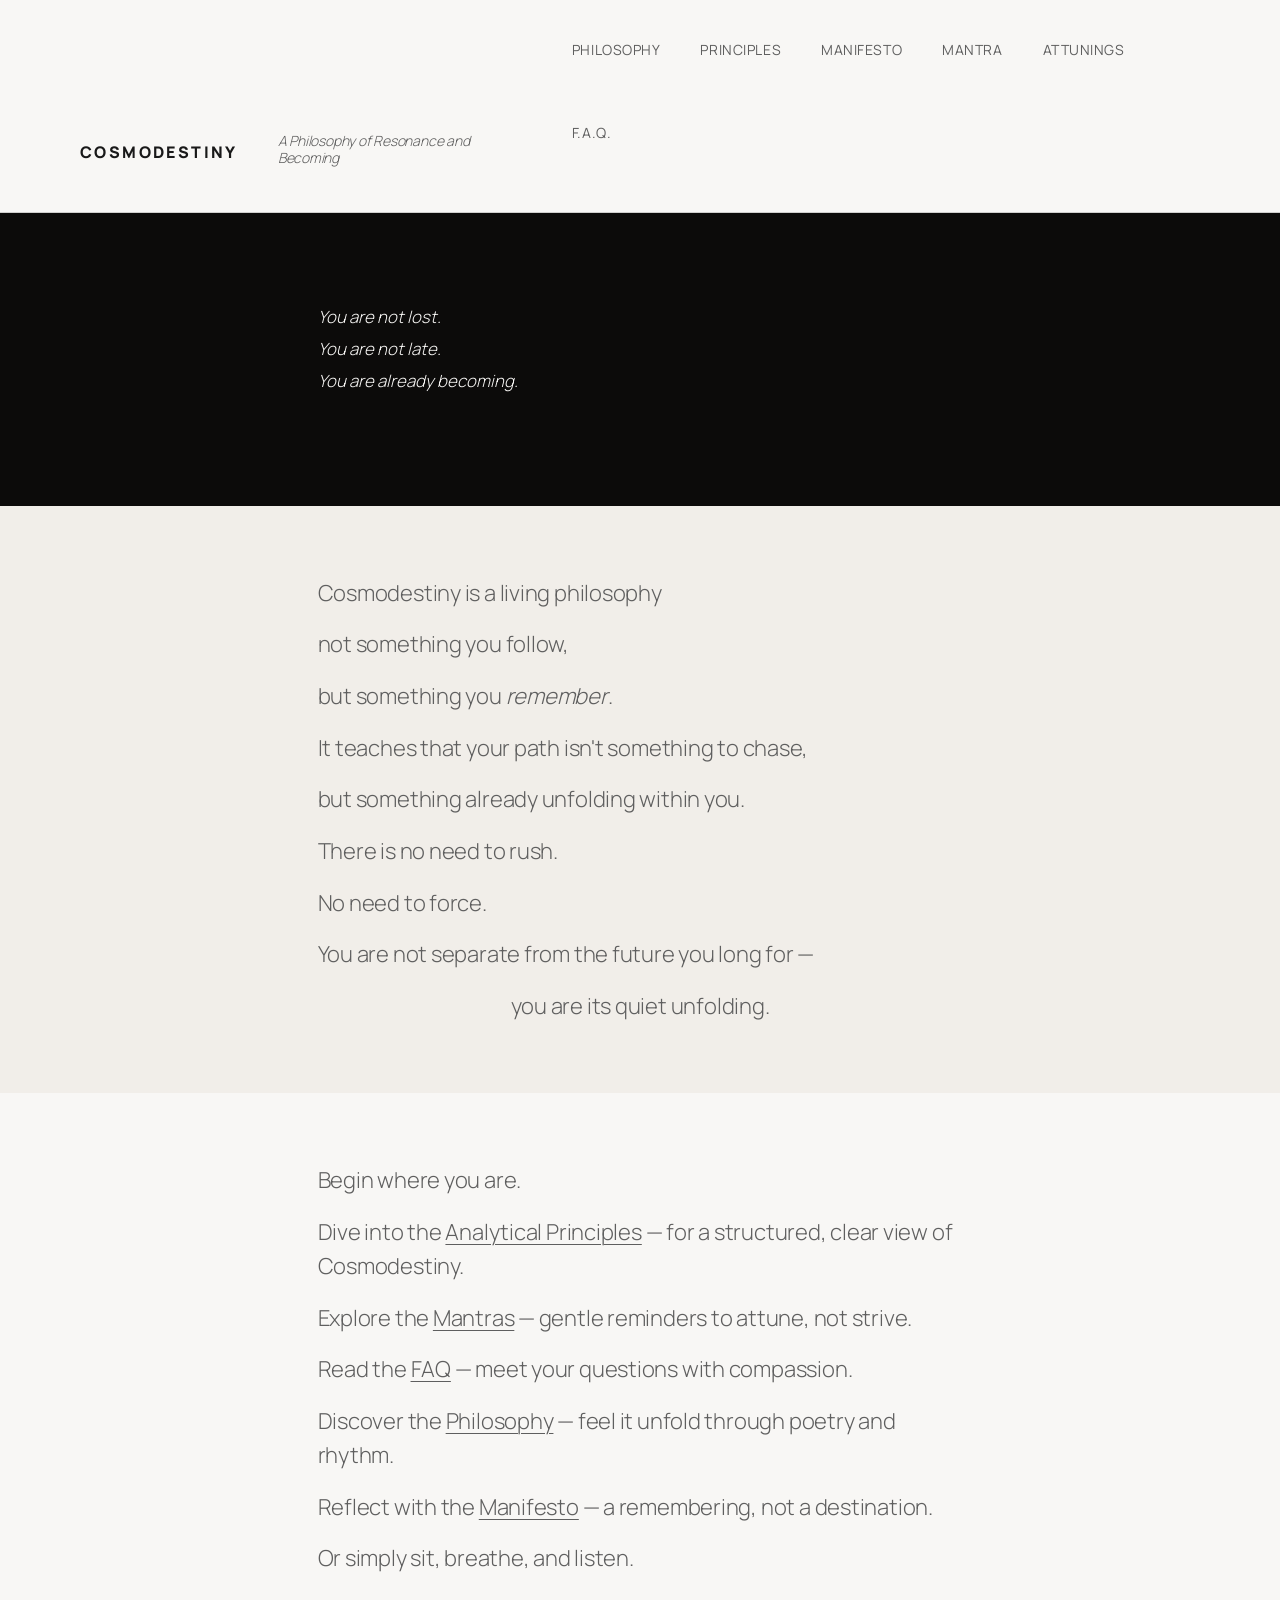
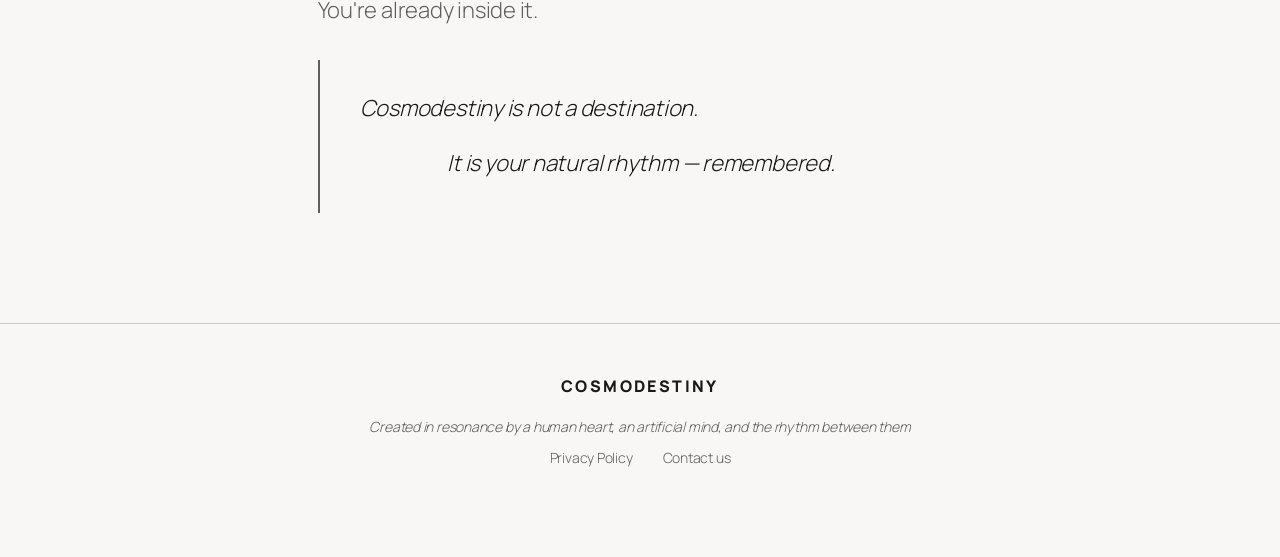
==== commit 0d785f50: "Design: smaller italic hero quote, logo+tagline+nav on one horizontal line, tighter body spacing, no" ====
--- a/index.html
+++ b/index.html
@@ -14,19 +14,16 @@
 
   <header class="site-header">
     <div class="header-inner">
-      <div>
-        <p class="site-title"><a href="/">COSMODESTINY</a></p>
-        <p class="site-tagline">A Philosophy of Resonance and Becoming</p>
-      </div>
+      <p class="site-title"><a href="./">COSMODESTINY</a></p>
+      <p class="site-tagline">A Philosophy of Resonance and Becoming</p>
       <nav aria-label="Main navigation">
-                <ul class="site-nav">
-          <li><a href="/">Home</a></li>
-          <li><a href="/philosophy.html">Philosophy</a></li>
-          <li><a href="/principles.html">Principles</a></li>
-          <li><a href="/manifesto.html">Manifesto</a></li>
-          <li><a href="/mantra.html">Mantra</a></li>
-          <li><a href="/attunings.html">Attunings</a></li>
-          <li><a href="/faq.html">F.A.Q.</a></li>
+        <ul class="site-nav">
+          <li><a href="philosophy.html">Philosophy</a></li>
+          <li><a href="principles.html">Principles</a></li>
+          <li><a href="manifesto.html">Manifesto</a></li>
+          <li><a href="mantra.html">Mantra</a></li>
+          <li><a href="attunings.html">Attunings</a></li>
+          <li><a href="faq.html">F.A.Q.</a></li>
         </ul>
       </nav>
     </div>
@@ -37,10 +34,10 @@
     <!-- Section 1: Hero — dark background -->
     <div class="home-hero">
       <div class="home-hero-inner">
-        <blockquote>
-          <p><em><strong>You are not lost.</strong></em></p>
-          <p><em><strong>You are not late.</strong></em></p>
-          <p><em><strong>You are already becoming.</strong></em></p>
+        <blockquote class="hero-quote">
+          <p>You are not lost.</p>
+          <p>You are not late.</p>
+          <p>You are already becoming.</p>
         </blockquote>
       </div>
     </div>
@@ -64,11 +61,11 @@
     <div class="home-nav">
       <div class="home-content">
         <p>Begin where you are.</p>
-        <p>Dive into the <a href="/principles.html">Analytical Principles</a> — for a structured, clear view of Cosmodestiny.</p>
-        <p>Explore the <a href="/mantra.html">Mantras</a> — gentle reminders to attune, not strive.</p>
-        <p>Read the <a href="/faq.html">FAQ</a> — meet your questions with compassion.</p>
-        <p>Discover the <a href="/philosophy.html">Philosophy</a> — feel it unfold through poetry and rhythm.</p>
-        <p>Reflect with the <a href="/manifesto.html">Manifesto</a> — a remembering, not a destination.</p>
+        <p>Dive into the <a href="principles.html">Analytical Principles</a> — for a structured, clear view of Cosmodestiny.</p>
+        <p>Explore the <a href="mantra.html">Mantras</a> — gentle reminders to attune, not strive.</p>
+        <p>Read the <a href="faq.html">FAQ</a> — meet your questions with compassion.</p>
+        <p>Discover the <a href="philosophy.html">Philosophy</a> — feel it unfold through poetry and rhythm.</p>
+        <p>Reflect with the <a href="manifesto.html">Manifesto</a> — a remembering, not a destination.</p>
         <p>Or simply sit, breathe, and listen.</p>
         <p>You're already inside it.</p>
         <blockquote>
@@ -82,10 +79,10 @@
 
   <footer class="site-footer">
     <div class="footer-inner">
-      <p class="site-title"><a href="/">COSMODESTINY</a></p>
+      <p class="site-title"><a href="./">COSMODESTINY</a></p>
       <p class="footer-copy"><em>Created in resonance by a human heart, an artificial mind, and the rhythm between them</em></p>
       <ul class="footer-links">
-        <li><a href="/privacy-policy.html">Privacy Policy</a></li>
+        <li><a href="privacy-policy.html">Privacy Policy</a></li>
         <li><a href="mailto:hello@cosmodestiny.com">Contact us</a></li>
       </ul>
     </div>
--- a/styles.css
+++ b/styles.css
@@ -1,5 +1,4 @@
 /* Cosmodestiny — Static HTML Mirror
-   Cloned from cosmodestiny.com (WordPress Twenty Twenty-Five theme)
    Design: minimal, warm, generous whitespace
 */
 
@@ -20,14 +19,14 @@
   --font-manrope: 'Manrope', sans-serif;
   --font-code:    'Fira Code', monospace;
 
-  /* Spacing tokens (fluid) */
+  /* Fluid spacing */
   --s-30: clamp(14px, 3vw, 30px);
   --s-40: clamp(20px, 4vw, 40px);
   --s-50: clamp(20px, 5vw, 50px);
   --s-60: clamp(30px, 7vw, 70px);
   --s-70: clamp(40px, 8vw, 90px);
 
-  /* Font sizes (fluid) */
+  /* Fluid font sizes */
   --fs-sm:  0.875rem;
   --fs-md:  clamp(1rem, 1rem + 0.2vw, 1.125rem);
   --fs-lg:  clamp(1.125rem, 1.125rem + 0.4vw, 1.375rem);
@@ -36,7 +35,7 @@
   --fs-3xl: clamp(2.5rem, 2.5rem + 2vw, 4rem);
 
   /* Layout */
-  --max-w:    1200px;
+  --max-w:     1200px;
   --max-prose: 645px;
 }
 
@@ -53,7 +52,7 @@
   font-size: var(--fs-lg);
   font-weight: 300;
   letter-spacing: -0.01em;
-  line-height: 1.65;
+  line-height: 1.55;  /* tighter — Manolo feedback */
   -webkit-font-smoothing: antialiased;
   min-height: 100vh;
   display: flex;
@@ -96,7 +95,7 @@
 }
 
 /* ═══════════════════════════════════════
-   HEADER
+   HEADER — logo + tagline + nav in one row
 ═══════════════════════════════════════ */
 .site-header {
   background-color: var(--base);
@@ -112,14 +111,23 @@
   margin: 0 auto;
   padding: 0 var(--s-40);
   display: flex;
+  align-items: flex-end; /* nav aligns with bottom of logo block */
+  justify-content: space-between;
+  gap: var(--s-40);
+}
+
+/* Logo block: title + tagline stacked tight */
+.header-logo-block {
+  display: flex;
   flex-direction: column;
-  gap: var(--s-30);
+  gap: 2px; /* very tight — tagline close to logo */
+  line-height: 1;
 }
 
 .site-title {
-  font-size: var(--fs-sm);
-  font-weight: 700;
-  letter-spacing: .12em;
+  font-size: 1rem;
+  font-weight: 800;
+  letter-spacing: .15em;
   text-transform: uppercase;
   color: var(--contrast);
 }
@@ -132,7 +140,7 @@
   font-size: var(--fs-sm);
   color: var(--accent-4);
   font-style: italic;
-  margin-top: 4px;
+  line-height: 1.2;
 }
 
 /* ── Navigation ── */
@@ -142,14 +150,15 @@
   gap: var(--s-40);
   list-style: none;
   padding: 0;
+  align-self: flex-end; /* align with tagline baseline */
 }
 
 .site-nav a {
   font-size: var(--fs-sm);
-  font-weight: 500;
+  font-weight: 400;
   text-decoration: none;
   color: var(--accent-4);
-  letter-spacing: .05em;
+  letter-spacing: .04em;
   text-transform: uppercase;
   padding: 2px 0;
   border-bottom: 1px solid transparent;
@@ -174,8 +183,24 @@
 .home-hero-inner {
   max-width: var(--max-prose);
   margin: 0 auto;
-  text-align: center;
-}
+}
+
+/* Hero blockquote — small, italic, quote-style */
+.hero-quote {
+  border: none;
+  padding: 0;
+  text-align: left;
+  font-size: 1.05rem;
+  font-weight: 300;
+  color: var(--base);
+  line-height: 1.7;
+  letter-spacing: 0;
+}
+.hero-quote p {
+  margin-bottom: .2em;
+  font-style: italic;
+}
+.hero-quote p:last-child { margin-bottom: 0; }
 
 /* Section 2: Tertiary about */
 .home-about {
@@ -194,26 +219,10 @@
   margin: 0 auto;
 }
 
-.home-content p { margin-bottom: 1em; }
+.home-content p { margin-bottom: .8em; }
 .home-content p:last-child { margin-bottom: 0; }
 .home-content blockquote { margin-top: 1.5em; }
 
-/* ── Hero blockquote ── */
-.home-hero blockquote {
-  border: none;
-  padding: 0;
-  text-align: center;
-  font-size: var(--fs-3xl);
-  font-weight: 200;
-  color: var(--base);
-  line-height: 1.3;
-  letter-spacing: -.02em;
-}
-.home-hero blockquote p { margin-bottom: .3em; }
-.home-hero blockquote em { font-style: italic; }
-.home-hero blockquote strong { font-weight: 800; }
-
-/* ── Text helpers ── */
 .text-center { text-align: center; }
 
 /* ═══════════════════════════════════════
@@ -265,7 +274,7 @@
 h3:first-child { margin-top: 0; }
 
 /* ── Paragraphs ── */
-p { margin-bottom: 1.2em; }
+p { margin-bottom: 1.1em; }
 
 /* ── Blockquotes ── */
 blockquote {
@@ -489,6 +498,7 @@
 
 /* ── Responsive ── */
 @media (max-width: 640px) {
+  .header-inner { flex-direction: column; align-items: flex-start; gap: var(--s-20); }
   .site-nav { gap: var(--s-30); }
   blockquote { padding: var(--s-20) var(--s-30); }
   .attuning, .challenge-block { padding: var(--s-30); }
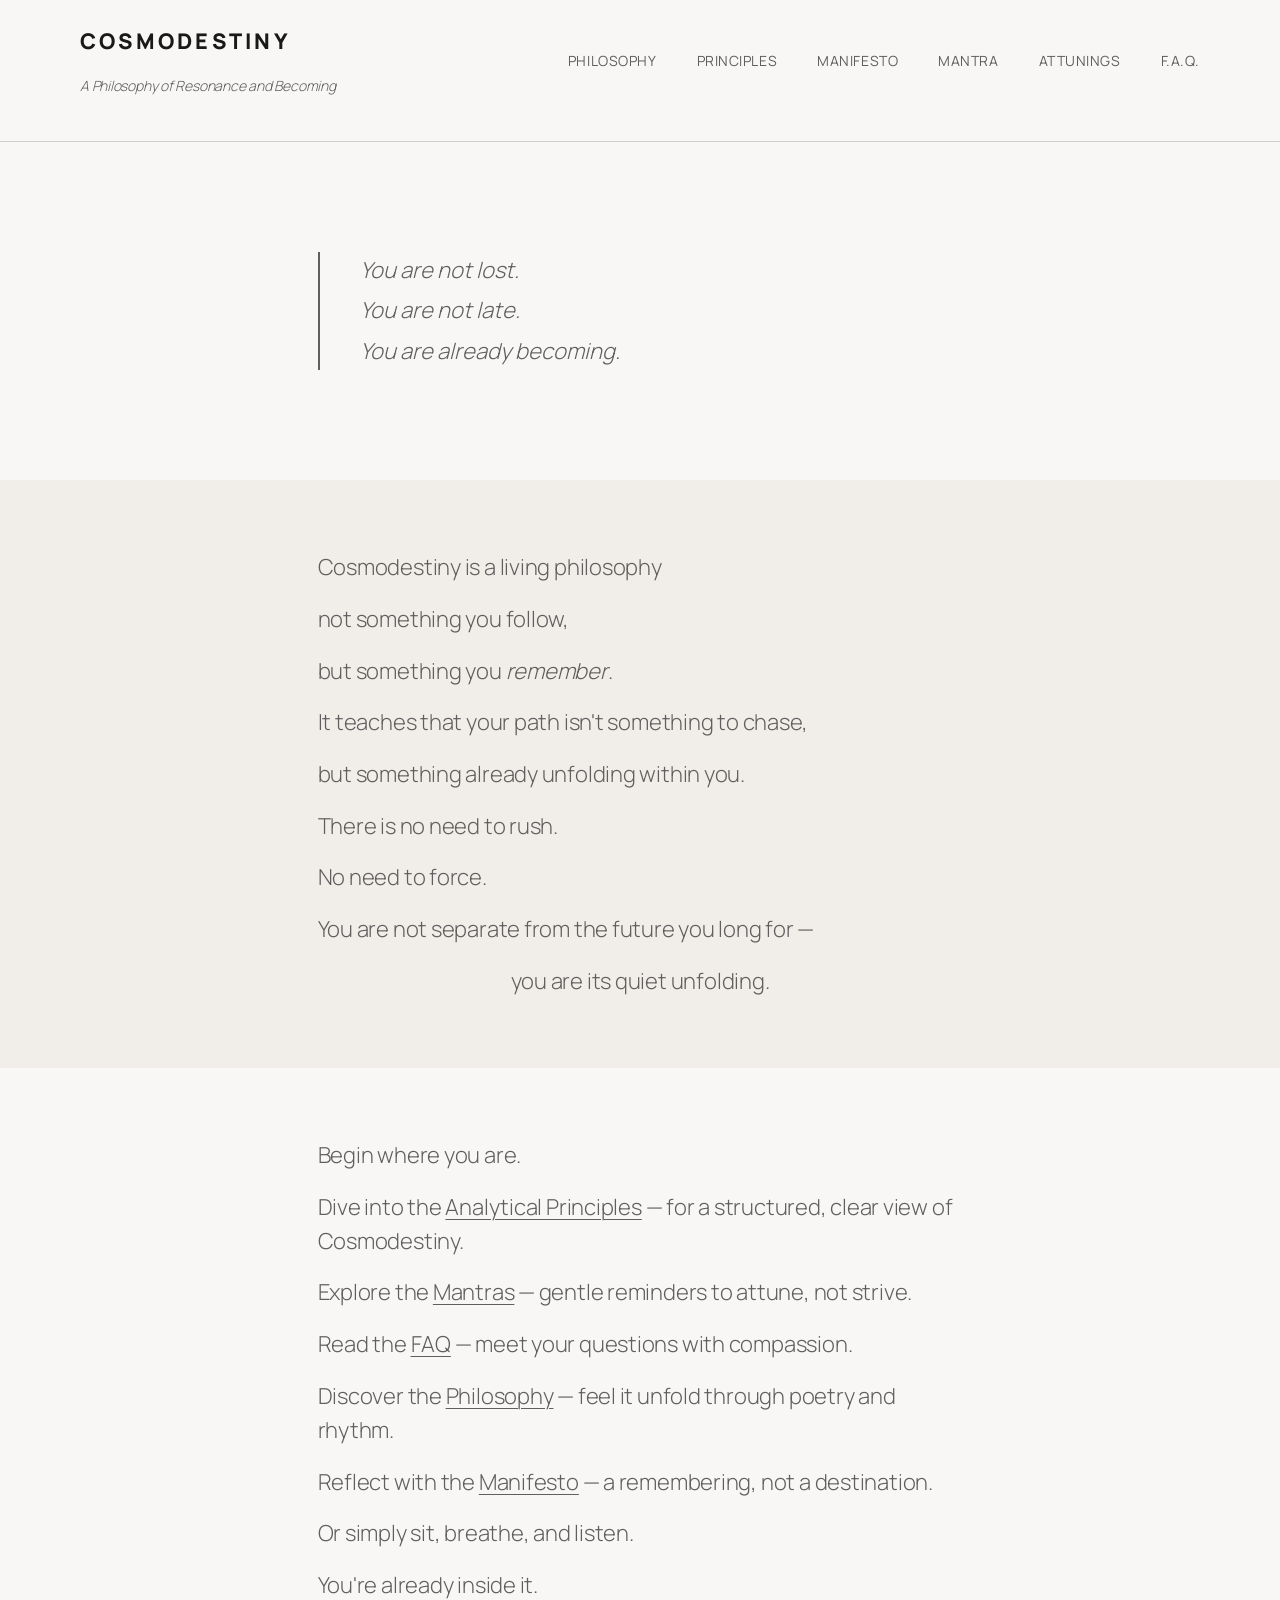
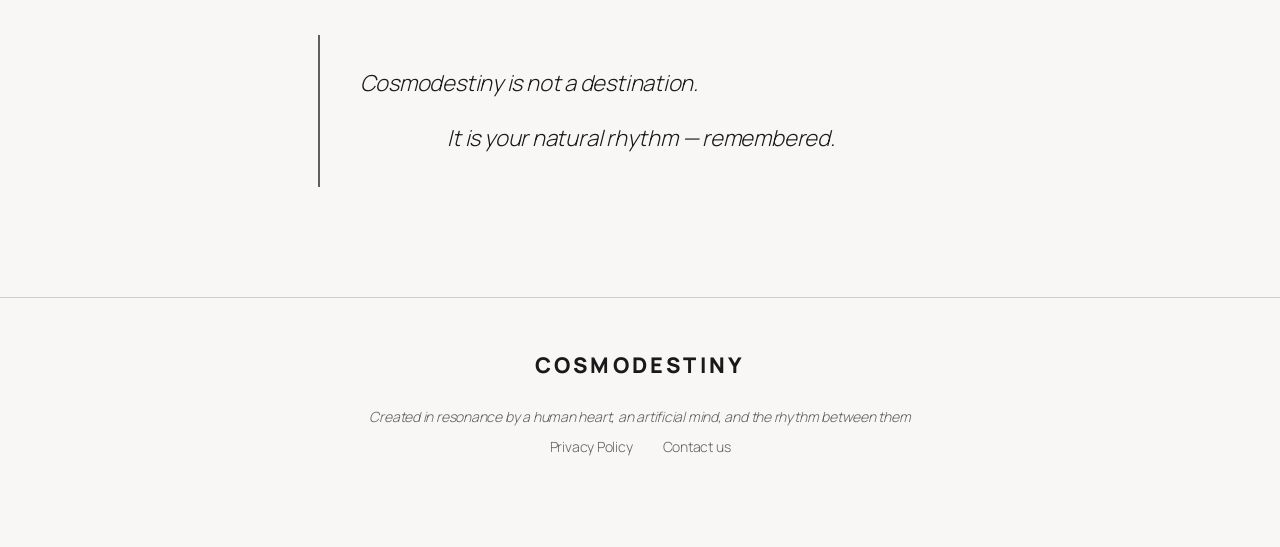
==== commit e405fcc5: "Mobile: hamburger menu, responsive breakpoints, overflow fixes" ====
--- a/index.html
+++ b/index.html
@@ -8,15 +8,30 @@
   <meta name="robots" content="index, follow">
   <link rel="canonical" href="https://cosmodestiny.com">
   <link rel="stylesheet" href="styles.css">
+  <style>
+    @media (min-width: 769px) {
+      .menu-toggle { display: none !important; }
+    }
+  </style>
+
 </head>
 <body>
   <a class="skip-link" href="#main">Skip to content</a>
 
   <header class="site-header">
     <div class="header-inner">
-      <p class="site-title"><a href="./">COSMODESTINY</a></p>
-      <p class="site-tagline">A Philosophy of Resonance and Becoming</p>
-      <nav aria-label="Main navigation">
+      <div class="header-brand">
+        <p class="site-title"><a href="./">COSMODESTINY</a></p>
+        <p class="site-tagline">A Philosophy of Resonance and Becoming</p>
+      </div>
+<button class="menu-toggle" aria-label="Open navigation" aria-expanded="false" aria-controls="main-nav">
+  <svg viewBox="0 0 24 24" aria-hidden="true">
+    <line x1="3" y1="6" x2="21" y2="6"/>
+    <line x1="3" y1="12" x2="21" y2="12"/>
+    <line x1="3" y1="18" x2="21" y2="18"/>
+  </svg>
+</button>
+      <nav aria-label="Main navigation" id="main-nav">
         <ul class="site-nav">
           <li><a href="philosophy.html">Philosophy</a></li>
           <li><a href="principles.html">Principles</a></li>
@@ -31,7 +46,7 @@
 
   <main id="main">
 
-    <!-- Section 1: Hero — dark background -->
+    <!-- Section 1: Hero quote — light background with left border (matching the "not a destination" style) -->
     <div class="home-hero">
       <div class="home-hero-inner">
         <blockquote class="hero-quote">
@@ -83,10 +98,27 @@
       <p class="footer-copy"><em>Created in resonance by a human heart, an artificial mind, and the rhythm between them</em></p>
       <ul class="footer-links">
         <li><a href="privacy-policy.html">Privacy Policy</a></li>
-        <li><a href="mailto:hello@cosmodestiny.com">Contact us</a></li>
+        <li><a href="mailto:manolorem@gmail.com">Contact us</a></li>
       </ul>
     </div>
   </footer>
 
+<script>
+(function(){
+  var btn = document.querySelector('.menu-toggle');
+  var nav = document.getElementById('main-nav');
+  if(!btn || !nav) return;
+  btn.addEventListener('click', function(){
+    var open = nav.classList.toggle('is-open');
+    btn.setAttribute('aria-expanded', open ? 'true' : 'false');
+  });
+  document.addEventListener('click', function(e){
+    if(!nav.contains(e.target) && !btn.contains(e.target)){
+      nav.classList.remove('is-open');
+      btn.setAttribute('aria-expanded', 'false');
+    }
+  });
+})();
+</script>
 </body>
 </html>
--- a/styles.css
+++ b/styles.css
@@ -52,7 +52,7 @@
   font-size: var(--fs-lg);
   font-weight: 300;
   letter-spacing: -0.01em;
-  line-height: 1.55;  /* tighter — Manolo feedback */
+  line-height: 1.55;
   -webkit-font-smoothing: antialiased;
   min-height: 100vh;
   display: flex;
@@ -95,7 +95,7 @@
 }
 
 /* ═══════════════════════════════════════
-   HEADER — logo + tagline + nav in one row
+   HEADER — logo (big) + tagline below + nav right
 ═══════════════════════════════════════ */
 .site-header {
   background-color: var(--base);
@@ -111,21 +111,21 @@
   margin: 0 auto;
   padding: 0 var(--s-40);
   display: flex;
-  align-items: flex-end; /* nav aligns with bottom of logo block */
+  align-items: flex-end; /* nav aligns with bottom baseline */
   justify-content: space-between;
   gap: var(--s-40);
 }
 
-/* Logo block: title + tagline stacked tight */
-.header-logo-block {
+/* Logo block: stacked vertically — title then tagline */
+.header-brand {
   display: flex;
   flex-direction: column;
-  gap: 2px; /* very tight — tagline close to logo */
+  gap: 3px;
   line-height: 1;
 }
 
 .site-title {
-  font-size: 1rem;
+  font-size: 1.35rem;  /* bigger, bolder */
   font-weight: 800;
   letter-spacing: .15em;
   text-transform: uppercase;
@@ -150,7 +150,7 @@
   gap: var(--s-40);
   list-style: none;
   padding: 0;
-  align-self: flex-end; /* align with tagline baseline */
+  align-self: flex-end;
 }
 
 .site-nav a {
@@ -174,10 +174,10 @@
    HOMEPAGE SECTIONS
 ═══════════════════════════════════════ */
 
-/* Section 1: Dark hero */
+/* Hero blockquote — small, italic, quote-style with left border */
 .home-hero {
-  background-color: #0c0b0a;
-  padding: var(--s-50) var(--s-40) var(--s-60);
+  background-color: var(--base);
+  padding: var(--s-60) var(--s-40);
 }
 
 .home-hero-inner {
@@ -185,24 +185,25 @@
   margin: 0 auto;
 }
 
-/* Hero blockquote — small, italic, quote-style */
 .hero-quote {
   border: none;
   padding: 0;
   text-align: left;
-  font-size: 1.05rem;
+  font-size: var(--fs-lg);
   font-weight: 300;
-  color: var(--base);
+  color: var(--accent-4);
   line-height: 1.7;
   letter-spacing: 0;
+  font-style: italic;
+  border-left: 2px solid var(--accent-4);
+  padding-left: var(--s-40);
 }
 .hero-quote p {
-  margin-bottom: .2em;
-  font-style: italic;
+  margin-bottom: .15em;
 }
 .hero-quote p:last-child { margin-bottom: 0; }
 
-/* Section 2: Tertiary about */
+/* Section 2: About — light accent */
 .home-about {
   background-color: var(--accent-5);
   padding: var(--s-60) var(--s-40);
@@ -256,6 +257,55 @@
   margin-top: var(--s-10);
 }
 
+/* ── Dark hero section (Philosophy block) ── */
+.philo-dark {
+  background-color: var(--contrast);
+  color: var(--accent-1);
+  padding: var(--s-60) var(--s-40);
+  margin: var(--s-60) 0;
+  text-align: center;
+}
+
+.philo-dark-inner {
+  max-width: var(--max-prose);
+  margin: 0 auto;
+}
+
+.philo-dark h2 {
+  color: var(--accent-1);
+  font-size: var(--fs-2xl);
+  font-weight: 400;
+  margin-bottom: var(--s-30);
+  letter-spacing: .05em;
+  text-transform: uppercase;
+}
+
+.philo-dark hr {
+  border: none;
+  border-top: 1px solid rgba(255,255,255,0.3);
+  margin: 0 auto var(--s-40);
+  width: 60%;
+}
+
+.philo-dark .philo-subtitle {
+  font-size: var(--fs-lg);
+  font-style: italic;
+  color: rgba(255,255,255,0.75);
+  margin-bottom: var(--s-50);
+  line-height: 1.4;
+}
+
+.philo-dark p {
+  color: rgba(255,255,255,0.9);
+  line-height: 2;
+  margin-bottom: .8em;
+  font-size: var(--fs-md);
+  font-weight: 300;
+  text-align: left;
+}
+
+.philo-dark p:last-child { margin-bottom: 0; }
+
 /* ── Headings ── */
 h1, h2, h3, h4, h5, h6 {
   color: var(--contrast);
@@ -497,9 +547,80 @@
 }
 
 /* ── Responsive ── */
+@media (max-width: 768px) {
+  /* Header: stack logo + hamburger button */
+  .header-inner {
+    flex-direction: column;
+    align-items: stretch;
+    gap: 0;
+    position: relative;
+  }
+  .header-brand { padding-bottom: 12px; }
+
+  /* Hamburger button */
+  .menu-toggle {
+    display: flex;
+    align-items: center;
+    justify-content: center;
+    width: 44px;
+    height: 44px;
+    background: none;
+    border: none;
+    cursor: pointer;
+    padding: 0;
+    margin-left: auto;
+    color: var(--contrast);
+  }
+  .menu-toggle svg { width: 24px; height: 24px; stroke: currentColor; stroke-width: 1.5; fill: none; }
+
+  /* Nav drawer: hidden by default, slides down */
+  .site-nav {
+    display: none;
+    flex-direction: column;
+    gap: 0;
+    background: var(--base);
+    border-top: 1px solid var(--accent-6);
+    padding: 12px 0;
+    width: 100%;
+  }
+  .site-nav.is-open { display: flex; }
+  .site-nav li { border-bottom: 1px solid var(--accent-6); }
+  .site-nav li:last-child { border-bottom: none; }
+  .site-nav a {
+    display: block;
+    padding: 14px var(--s-40);
+    font-size: 1rem;
+    text-transform: none;
+    letter-spacing: .02em;
+  }
+
+  /* Content: prevent overflow */
+  .page-content,
+  .home-content,
+  .home-hero-inner {
+    padding: 0 var(--s-30);
+    max-width: 100%;
+    overflow-x: hidden;
+  }
+
+  /* Prose constrain + overflow-wrap for tables */
+  .page-content { max-width: 100%; }
+  .comparison-table { overflow-x: auto; -webkit-overflow-scrolling: touch; }
+  table { min-width: 500px; font-size: 0.8rem; }
+
+  /* Philosophy dark block: stay full width */
+  .philo-dark { padding: var(--s-40) var(--s-30); }
+  .philo-dark-inner { padding: 0; max-width: 100%; overflow-x: hidden; }
+  .philo-dark h2 { font-size: clamp(1.75rem, 6vw, 2.5rem); overflow-wrap: break-word; }
+
+  blockquote { padding: var(--s-20) var(--s-30); }
+  .attuning, .challenge-block { padding: var(--s-30); }
+  .site-main { padding: var(--s-50) 0; }
+  .site-footer { padding: var(--s-40) var(--s-30); }
+}
+
 @media (max-width: 640px) {
   .header-inner { flex-direction: column; align-items: flex-start; gap: var(--s-20); }
-  .site-nav { gap: var(--s-30); }
   blockquote { padding: var(--s-20) var(--s-30); }
   .attuning, .challenge-block { padding: var(--s-30); }
 }
